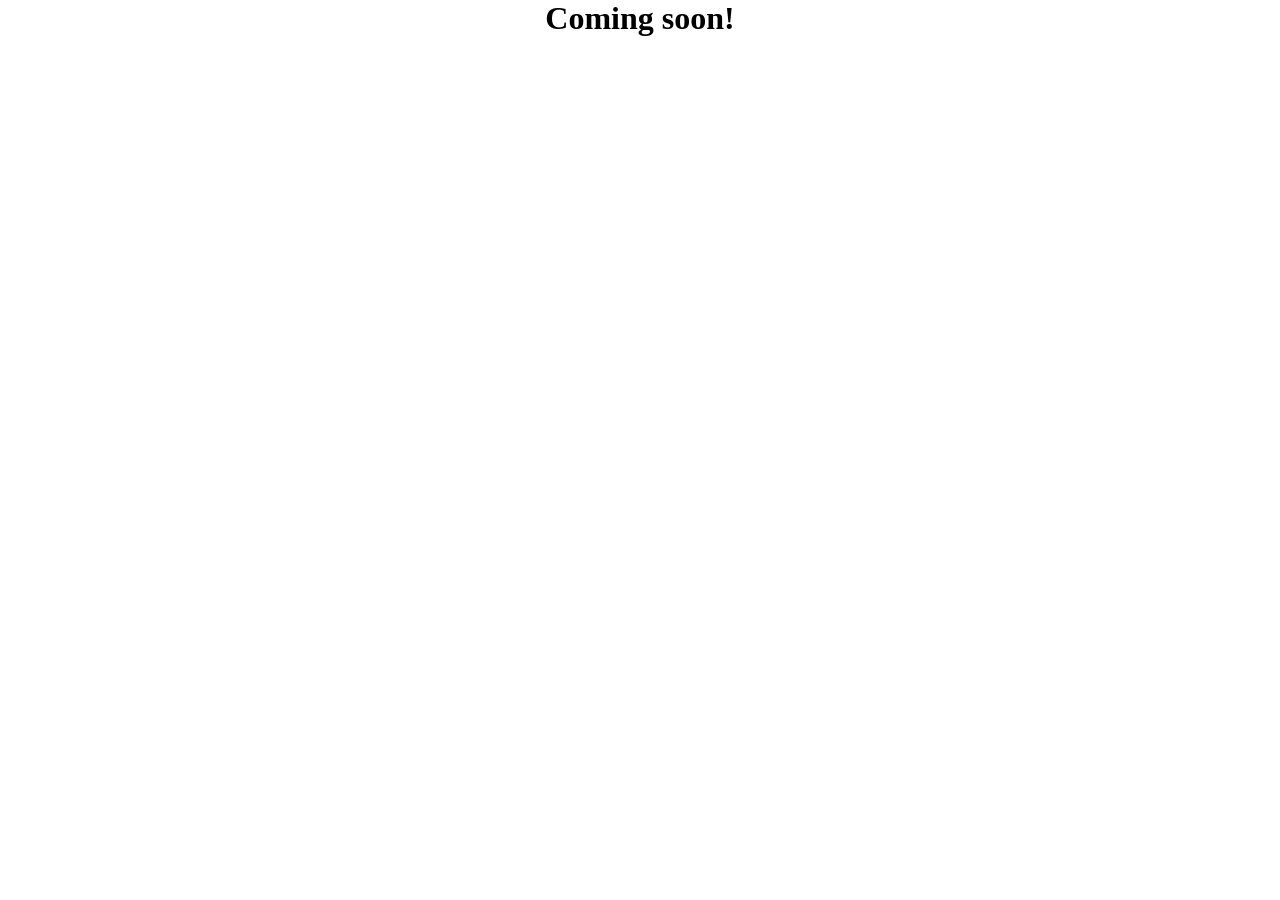
==== index.html @ 60b13069 "added css to center div" ====
<!DOCTYPE html>
<html lang="en">
<head>
    <meta charset="UTF-8">
    <meta http-equiv="X-UA-Compatible" content="IE=edge">
    <meta name="viewport" content="width=device-width, initial-scale=1.0">
    <title>Document</title>
    <link rel="stylesheet" href="/style.css">
</head>
<body>
    <div class="container">
        <h1>Coming soon!</h1>
    </div>
</body>
</html>
---- style.css ----
* {
    margin: 0;
    padding: 0;
    box-sizing: border-box;
}

body {
    display: flex;
    justify-content: center;
    align-items: center;
}
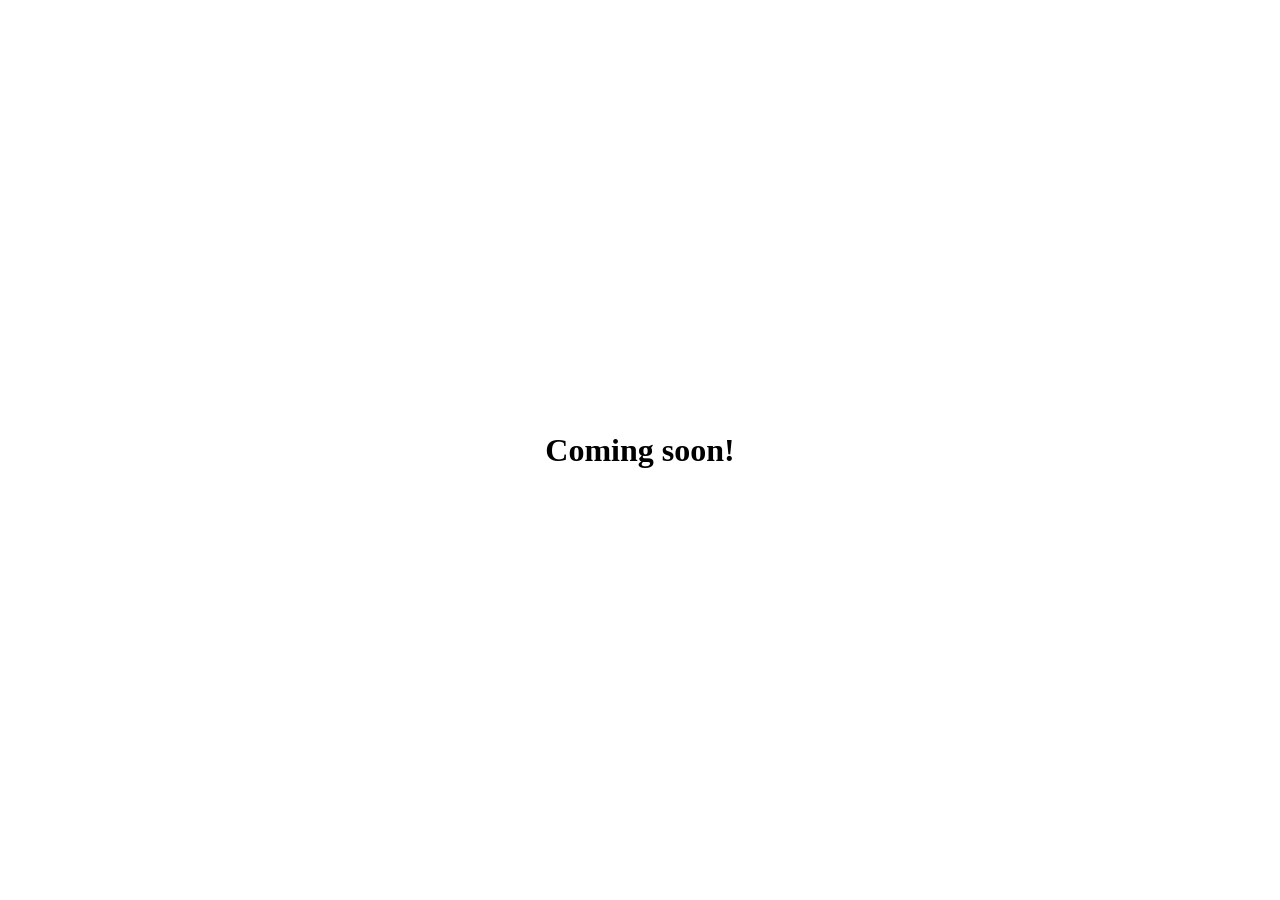
==== commit 1d5444b3: "deployed using custom domain" ====
--- a/index.html
+++ b/index.html
@@ -4,7 +4,7 @@
     <meta charset="UTF-8">
     <meta http-equiv="X-UA-Compatible" content="IE=edge">
     <meta name="viewport" content="width=device-width, initial-scale=1.0">
-    <title>Document</title>
+    <title>Welcome</title>
     <link rel="stylesheet" href="/style.css">
 </head>
 <body>
--- a/style.css
+++ b/style.css
@@ -6,6 +6,8 @@
 
 body {
     display: flex;
+    width: 100%;
+    height: 100vh;
     justify-content: center;
     align-items: center;
 }
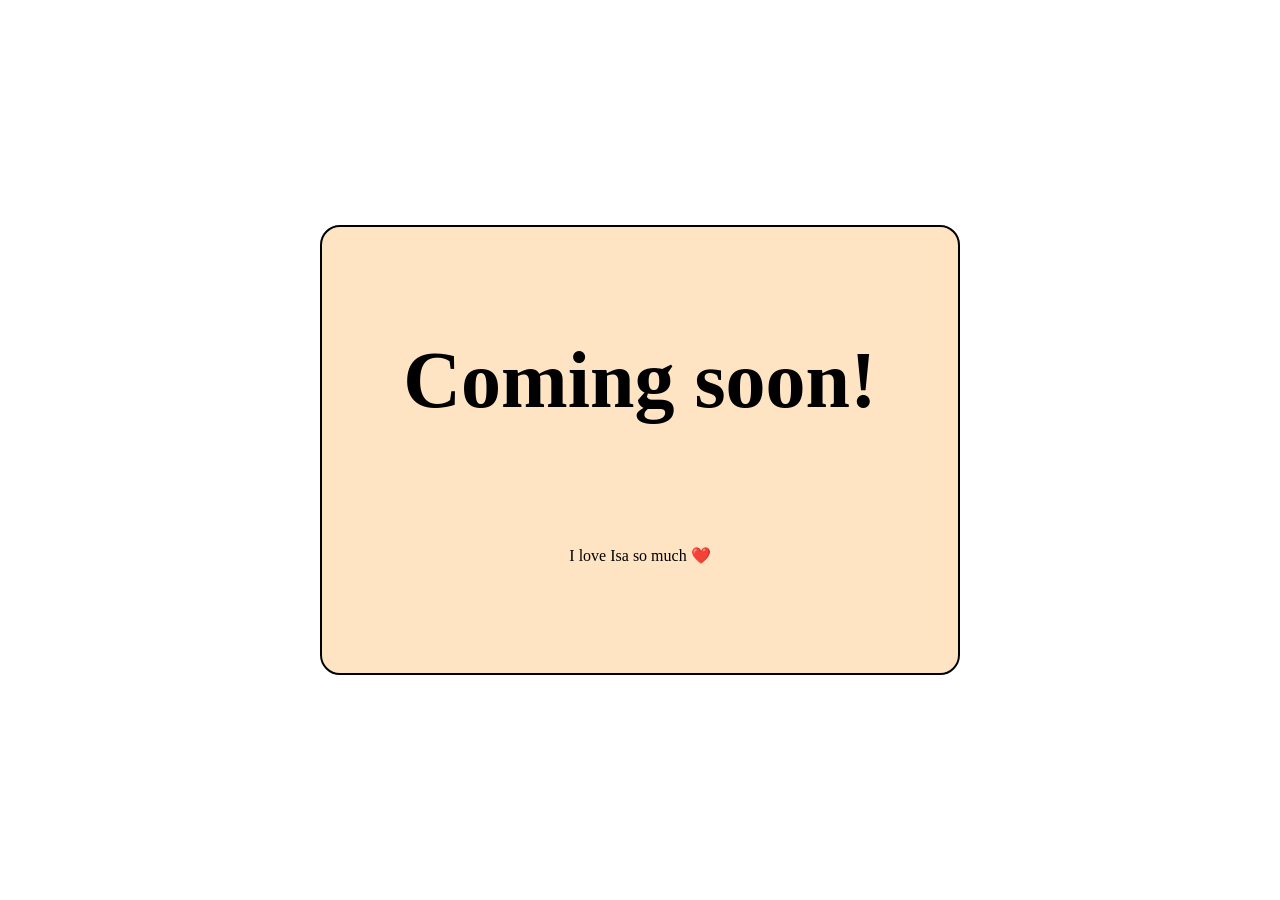
==== commit 8fce653a: "added more changes to style" ====
--- a/index.html
+++ b/index.html
@@ -10,6 +10,7 @@
 <body>
     <div class="container">
         <h1>Coming soon!</h1>
+        <p>I love Isa so much ❤️</p>
     </div>
 </body>
 </html>
--- a/style.css
+++ b/style.css
@@ -2,6 +2,7 @@
     margin: 0;
     padding: 0;
     box-sizing: border-box;
+    font-size: 16px;
 }
 
 body {
@@ -10,4 +11,48 @@
     height: 100vh;
     justify-content: center;
     align-items: center;
-}+}
+
+.container {
+    width: 50%;
+    height: 50%;
+    background-color: bisque;
+    color: #000;
+    border: #000 solid 2px;
+    border-radius: 20px;
+    display: flex;
+    justify-content: center;
+    align-items: center;
+    flex-direction: column;
+    transition: width 2s, height 2s, background-color 2s, transform 2s;
+}
+
+.container h1 {
+    font-size: 5rem;
+    margin-bottom: 1.5em;
+
+}
+
+.container:hover {
+    width: 35%;
+    height: 35%;
+    transform: rotate(180deg);
+}
+
+@media (max-width: 600px) {
+
+    .container {
+        display: flex;
+        justify-content: center;
+        align-items: center;
+    }
+    .container h1 {
+        font-size: 3rem;
+        color: #000;
+        text-align: center;
+    }
+
+    .container p {
+        font-size: 1.1rem;
+    }
+}
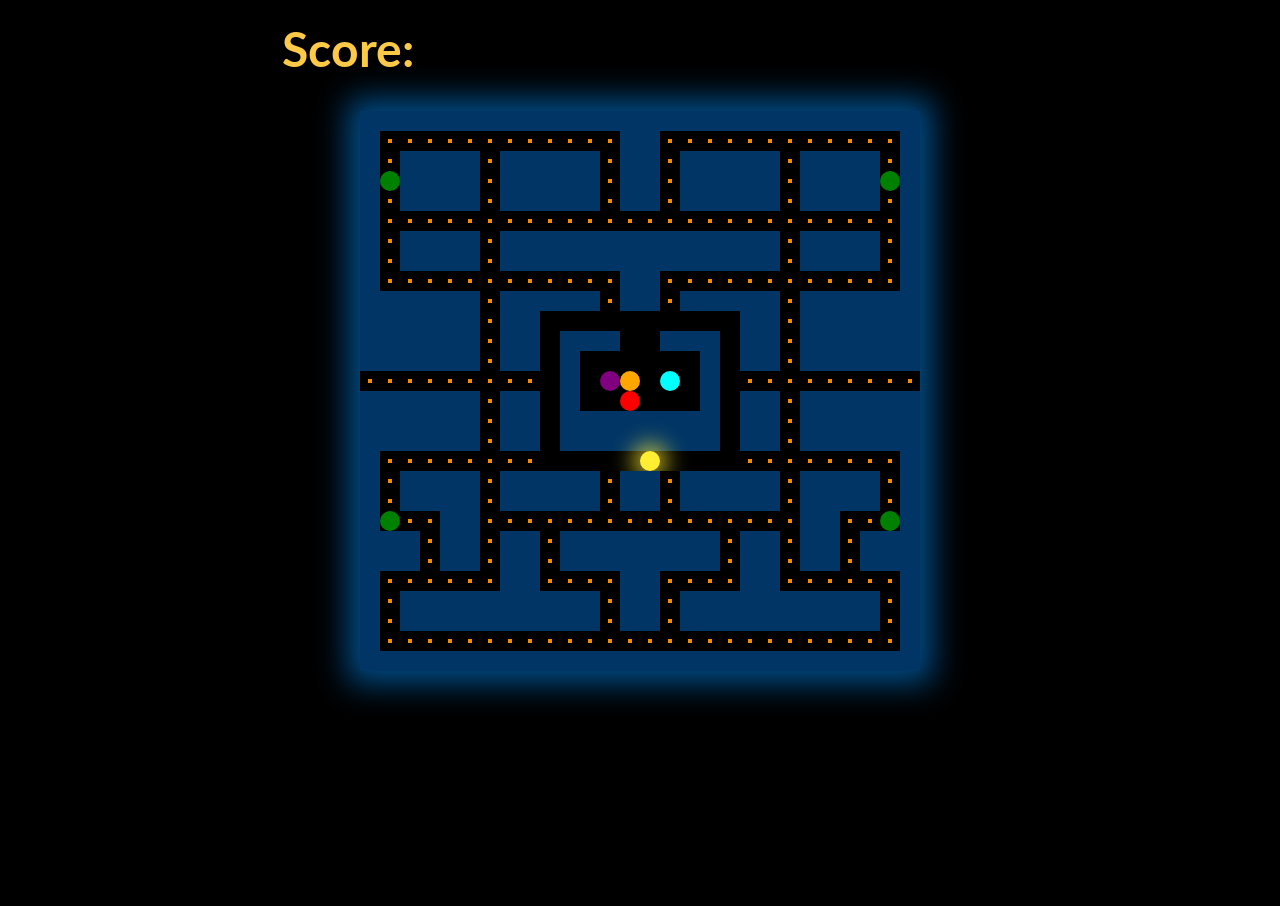
==== commit 6c5fc86f: "first commit for pacman game" ====
--- a/index.html
+++ b/index.html
@@ -1,16 +1,19 @@
 <!DOCTYPE html>
-<html lang="en">
-<head>
-    <meta charset="UTF-8">
-    <meta http-equiv="X-UA-Compatible" content="IE=edge">
-    <meta name="viewport" content="width=device-width, initial-scale=1.0">
-    <title>Welcome</title>
-    <link rel="stylesheet" href="/style.css">
-</head>
-<body>
-    <div class="container">
-        <h1>Coming soon!</h1>
-        <p>I love Isa so much ❤️</p>
-    </div>
-</body>
+<html>
+    <head>
+        <link rel="stylesheet" href="style.css">
+        <title>PacMan</title>
+    </head>
+    <body>
+        <div class="container">
+
+            <h1>Score: <span id="score"></span></h1>
+
+            <div class="grid">
+                
+            </div>
+        </div>
+
+        <script src="script.js"></script>
+    </body>
 </html>
--- a/style.css
+++ b/style.css
@@ -1,58 +1,142 @@
+@import url('https://fonts.googleapis.com/css2?family=Lato:wght@400;700;900&display=swap');
+
 * {
     margin: 0;
     padding: 0;
-    box-sizing: border-box;
+}
+
+html, body {
+    margin: 10;
+    padding: 10;
+    height: 100%; 
+    overflow: hidden;
+}
+
+html {
+    font-family: 'Lato', sans-serif;
     font-size: 16px;
+    font-weight: 700;
 }
 
 body {
-    display: flex;
-    width: 100%;
-    height: 100vh;
-    justify-content: center;
-    align-items: center;
+    background-color: #000;
+    /* background-image: linear-gradient(to left, #bdc3c7, #2c3e50); */
+    border: #000 2px solid;
+    margin: 0.1em;
 }
 
 .container {
-    width: 50%;
-    height: 50%;
-    background-color: bisque;
-    color: #000;
-    border: #000 solid 2px;
-    border-radius: 20px;
+    width: 90%;
+    height: 99vh;
+    margin: 0 auto;
+}
+
+.grid {
+    display: flex;
+    flex-wrap: wrap;
+    width: 560px;
+    height: 560px;
+    margin: 2em auto;
+    box-shadow: 0px 0px 30px 12px;
+    color: #004e89;
+}
+
+.grid div {
+    width: 20px;
+    height: 20px;
+}
+
+h1 {
+    width: 62.5%;
+    font-size: 3rem;
+    margin: 0 auto;
+    margin: 0.3em auto 0.3em auto;
+    color: #fcca46;
+    border: #000 2px solid;
+}
+
+.container p {
+    font-size: 2rem;
+}
+
+.btn-container {
     display: flex;
     justify-content: center;
-    align-items: center;
-    flex-direction: column;
-    transition: width 2s, height 2s, background-color 2s, transform 2s;
+    width: 62.5%;
+    border: #000 2px solid;
+    margin: 1em auto;
 }
 
-.container h1 {
-    font-size: 5rem;
-    margin-bottom: 1.5em;
-
+.btn {
+    font-size: 1.5rem;
+    padding: 0.625em 1.5625em;
+    text-align: center;
+    margin: 0.5em;
+    border-radius: 0.75rem;
+    border-style: none;
+    transition: transform 350ms;
 }
 
-.container:hover {
-    width: 35%;
-    height: 35%;
-    transform: rotate(180deg);
+.btn:hover {
+    transform: scale(1.1);
+    background-color: #014f86;
 }
 
-@media (max-width: 600px) {
 
-    .container {
-        display: flex;
-        justify-content: center;
-        align-items: center;
-    }
-    .container h1 {
-        font-size: 3rem;
-        color: #000;
-        text-align: center;
-    }
+.score-display {
+    font-size: 3rem;
+    font-weight: 500;
+    margin-left: 1em;
+}
 
-    .container p {
-        font-size: 1.1rem;
-    }
+.pac-dot {
+    background-color: #f48c06;
+    border: 8px #000 solid;
+    box-sizing: border-box;
 }
+
+.wall {
+    background-color: #003566;
+}
+
+.power-pellet {
+    background-color:green;
+    border-radius: 10px;
+}
+
+.pacman {
+    background-color: #ffee32;
+    border-radius: 10px;
+    border: none;
+    box-shadow: 0px 0px 25px 5px;
+    color: #ffee32;
+}
+
+.Blinky {
+    background-color: red;
+    border-radius: 10px;
+    border: none;
+}
+
+.Pinky {
+    background-color: purple;
+    border-radius: 10px;
+    border: none;
+}
+
+.Inky {
+    background-color: aqua;
+    border-radius: 10px;
+    border: none;
+}
+
+.Clyde {
+    background-color: orange;
+    border-radius: 10px;
+    border: none;
+}
+
+.scared-ghost {
+    background-color: #ffc6ff;
+    border-radius: 10px;
+}
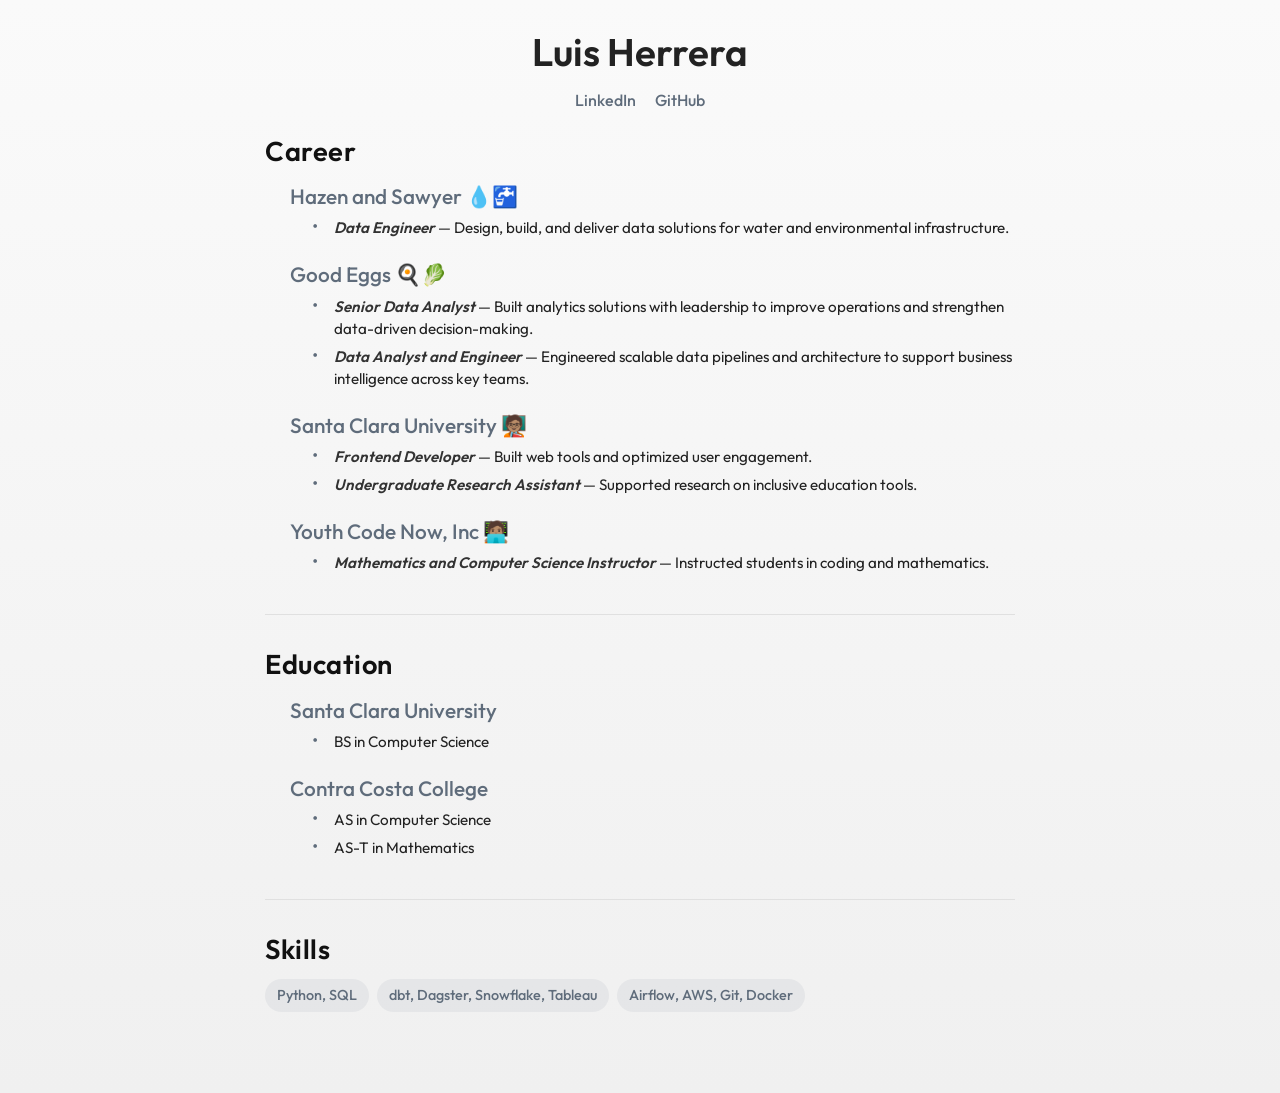
==== commit 02a5a5ff: "feat: added project structure, html, and css for personal site" ====
--- a/index.html
+++ b/index.html
@@ -1,19 +1,132 @@
 <!DOCTYPE html>
-<html>
+<html lang="en">
     <head>
-        <link rel="stylesheet" href="style.css">
-        <title>PacMan</title>
+        <meta charset="UTF-8" />
+        <meta name="viewport" content="width=device-width, initial-scale=1.0" />
+        <title>Luis Herrera</title>
+        <link rel="stylesheet" href="style.css" />
     </head>
+
     <body>
         <div class="container">
+            <header>
+                <h1>Luis Herrera</h1>
+                <nav>
+                    <a
+                        href="https://www.linkedin.com/in/lherrera2/">LinkedIn</a>
+                    <a href="https://github.com/luuisss1598">GitHub</a>
+                </nav>
+            </header>
 
-            <h1>Score: <span id="score"></span></h1>
+            <section>
+                <h2>Career</h2>
 
-            <div class="grid">
-                
-            </div>
+                <div class="company">
+                    <h3>Hazen and Sawyer 💧🚰</h3>
+                    <ul>
+                        <li>
+                            <span class="position-title">Data Engineer</span> —
+                            Design, build,
+                            and deliver data solutions for water and environmental
+                            infrastructure.
+                        </li>
+                    </ul>
+                </div>
+
+                <div class="company">
+                    <h3>Good Eggs 🍳🥬</h3>
+                    <ul>
+                        <li>
+                            <span class="position-title">Senior Data
+                                Analyst</span> — Built
+                            analytics solutions with leadership to improve
+                            operations and
+                            strengthen data-driven decision-making.
+                        </li>
+                        <li>
+                            <span class="position-title">Data Analyst and
+                                Engineer</span> —
+                            Engineered scalable data pipelines and architecture
+                            to support
+                            business intelligence across key teams.
+                        </li>
+                    </ul>
+                </div>
+
+                <div class="company">
+                    <h3>Santa Clara University 🧑🏽‍🏫</h3>
+                    <ul>
+                        <li>
+                            <span class="position-title">Frontend
+                                Developer</span> — Built web
+                            tools and optimized user engagement.
+                        </li>
+                        <li>
+                            <span class="position-title">Undergraduate Research
+                                Assistant</span>
+                            — Supported research on inclusive education tools.
+                        </li>
+                    </ul>
+                </div>
+
+                <div class="company">
+                    <h3>Youth Code Now, Inc 🧑🏽‍💻</h3>
+                    <ul>
+                        <li>
+                            <span class="position-title">Mathematics and
+                                Computer Science Instructor</span>
+                            — Instructed students in coding and mathematics.
+                        </li>
+                    </ul>
+                </div>
+            </section>
+<!-- 
+            <section>
+                <h2>Projects</h2>
+                <div class="project">
+                    <h3>Coming Soon</h3>
+                    <ul>
+                        <li>Lorem ipsum dolor sit amet consectetur adipisicing
+                            elit.</li>
+                    </ul>
+                </div>
+
+                <div class="project">
+                    <h3>Coming Soon</h3>
+                    <ul>
+                        <li>Lorem ipsum dolor sit amet consectetur adipisicing
+                            elit.</li>
+                    </ul>
+                </div>
+            </section> -->
+
+            <section>
+                <h2>Education</h2>
+
+                <div class="education">
+                    <h3>Santa Clara University</h3>
+                    <ul>
+                        <li>BS in Computer Science</li>
+                    </ul>
+                </div>
+
+                <div class="education">
+                    <h3>Contra Costa College</h3>
+                    <ul>
+                        <li>AS in Computer Science</li>
+                        <li>AS-T in Mathematics</li>
+                    </ul>
+                </div>
+            </section>
+
+            <section>
+                <h2>Skills</h2>
+                <ul class="Skills">
+                    <li>Python, SQL</li>
+                    <li>dbt, Dagster, Snowflake, Tableau</li>
+                    <li>Airflow, AWS, Git, Docker</li>
+                </ul>
+            </section>
         </div>
-
-        <script src="script.js"></script>
     </body>
 </html>
--- a/style.css
+++ b/style.css
@@ -1,142 +1,185 @@
-@import url('https://fonts.googleapis.com/css2?family=Lato:wght@400;700;900&display=swap');
+/* Import Google Font */
+@import url('https://fonts.googleapis.com/css2?family=Outfit:wght@400;500;600;700&display=swap');
 
+/* Base Reset */
 * {
     margin: 0;
     padding: 0;
-}
-
-html, body {
-    margin: 10;
-    padding: 10;
-    height: 100%; 
-    overflow: hidden;
-}
-
-html {
-    font-family: 'Lato', sans-serif;
-    font-size: 16px;
-    font-weight: 700;
-}
-
-body {
-    background-color: #000;
-    /* background-image: linear-gradient(to left, #bdc3c7, #2c3e50); */
-    border: #000 2px solid;
-    margin: 0.1em;
-}
-
-.container {
-    width: 90%;
-    height: 99vh;
-    margin: 0 auto;
-}
-
-.grid {
-    display: flex;
-    flex-wrap: wrap;
-    width: 560px;
-    height: 560px;
-    margin: 2em auto;
-    box-shadow: 0px 0px 30px 12px;
-    color: #004e89;
-}
-
-.grid div {
-    width: 20px;
-    height: 20px;
-}
-
-h1 {
-    width: 62.5%;
-    font-size: 3rem;
-    margin: 0 auto;
-    margin: 0.3em auto 0.3em auto;
-    color: #fcca46;
-    border: #000 2px solid;
-}
-
-.container p {
-    font-size: 2rem;
-}
-
-.btn-container {
-    display: flex;
-    justify-content: center;
-    width: 62.5%;
-    border: #000 2px solid;
-    margin: 1em auto;
-}
-
-.btn {
-    font-size: 1.5rem;
-    padding: 0.625em 1.5625em;
-    text-align: center;
-    margin: 0.5em;
-    border-radius: 0.75rem;
-    border-style: none;
-    transition: transform 350ms;
-}
-
-.btn:hover {
-    transform: scale(1.1);
-    background-color: #014f86;
-}
-
-
-.score-display {
-    font-size: 3rem;
-    font-weight: 500;
-    margin-left: 1em;
-}
-
-.pac-dot {
-    background-color: #f48c06;
-    border: 8px #000 solid;
     box-sizing: border-box;
 }
 
-.wall {
-    background-color: #003566;
+/* Body Setup */
+body {
+    font-family: 'Outfit', sans-serif;
+    background: linear-gradient(180deg, #fafafa 0%, #f0f0f0 100%);
+    color: #222;
+    line-height: 1.45;
+    display: flex;
+    justify-content: center;
+    padding: 25px;
+    min-height: 100vh;
 }
 
-.power-pellet {
-    background-color:green;
-    border-radius: 10px;
+/* Fade-in Animation */
+.container {
+    max-width: 750px;
+    width: 100%;
+    background: transparent;
+    animation: fadeIn 0.6s ease-in;
 }
 
-.pacman {
-    background-color: #ffee32;
-    border-radius: 10px;
-    border: none;
-    box-shadow: 0px 0px 25px 5px;
-    color: #ffee32;
+@keyframes fadeIn {
+    0% { opacity: 0; transform: translateY(10px); }
+    100% { opacity: 1; transform: translateY(0); }
 }
 
-.Blinky {
-    background-color: red;
-    border-radius: 10px;
-    border: none;
+/* Header */
+header {
+    text-align: center;
+    margin-bottom: 20px;
 }
 
-.Pinky {
-    background-color: purple;
-    border-radius: 10px;
-    border: none;
+header h1 {
+    font-size: 2.4rem;
+    font-weight: 600;
+    margin-bottom: 8px;
 }
 
-.Inky {
-    background-color: aqua;
-    border-radius: 10px;
-    border: none;
+nav {
+    margin-top: 8px;
 }
 
-.Clyde {
-    background-color: orange;
-    border-radius: 10px;
-    border: none;
+nav a {
+    margin: 0 8px;
+    text-decoration: none;
+    color: #5f6c7b;
+    font-weight: 500;
+    transition: all 0.3s ease;
+    font-size: 1rem;
 }
 
-.scared-ghost {
-    background-color: #ffc6ff;
-    border-radius: 10px;
-}+nav a:hover {
+    color: #333;
+    border-bottom: 1px solid #5f6c7b;
+}
+
+/* Section Setup */
+section {
+    margin-bottom: 30px;
+    border-bottom: 1px solid #e0e0e0;
+    padding-bottom: 20px;
+}
+
+section:last-child {
+    border-bottom: none;
+}
+
+section h2 {
+    font-size: 1.7rem;
+    font-weight: 600;
+    margin-bottom: 10px;
+    color: #111;
+    letter-spacing: 0.5px;
+}
+
+/* Subsections */
+.company, .project, .education {
+    margin-bottom: 20px;
+    padding-left: 25px;
+}
+
+.company h3, .project h3, .education h3 {
+    font-size: 1.3rem;
+    margin-bottom: 4px;
+    font-weight: 500;
+    color: #5f6c7b;
+}
+
+/* Lists */
+ul {
+    list-style: none;
+    padding-left: 0;
+    margin-top: 6px;
+}
+
+ul li {
+    margin-bottom: 6px;
+    font-size: 0.95rem;
+}
+
+.company ul, .project ul, .education ul {
+    padding-left: 22px;
+}
+
+.company ul li, .project ul li, .education ul li {
+    position: relative;
+    padding-left: 22px;
+    margin-bottom: 6px;
+}
+
+.company ul li::before,
+.project ul li::before,
+.education ul li::before {
+    content: "•";
+    position: absolute;
+    left: 0;
+    top: 0;
+    color: #5f6c7b;
+    font-size: 1.2rem;
+    line-height: 1.2rem;
+}
+
+/* Position Titles */
+.position-title {
+    font-weight: 600;
+    font-style: italic;
+    color: #333;
+}
+
+/* Skills */
+ul.Skills {
+    display: flex;
+    flex-wrap: wrap;
+    gap: 8px;
+    list-style: none;
+    padding-left: 0;
+    margin-top: 6px;
+}
+
+ul.Skills li {
+    background: rgba(95, 108, 123, 0.08);
+    padding: 6px 12px;
+    border-radius: 20px;
+    font-size: 0.9rem;
+    font-weight: 500;
+    color: #5f6c7b;
+    transition: all 0.3s ease;
+}
+
+ul.Skills li:hover {
+    background: rgba(95, 108, 123, 0.15);
+    transform: scale(1.05);
+}
+
+/* Responsive Tweaks */
+@media (max-width: 600px) {
+    header h1 {
+        font-size: 2rem;
+    }
+
+    nav a {
+        font-size: 0.9rem;
+    }
+
+    section h2 {
+        font-size: 1.5rem;
+    }
+
+    .company h3, .project h3, .education h3 {
+        font-size: 1.1rem;
+    }
+
+    .company, .project, .education {
+        padding-left: 15px;
+    }
+}
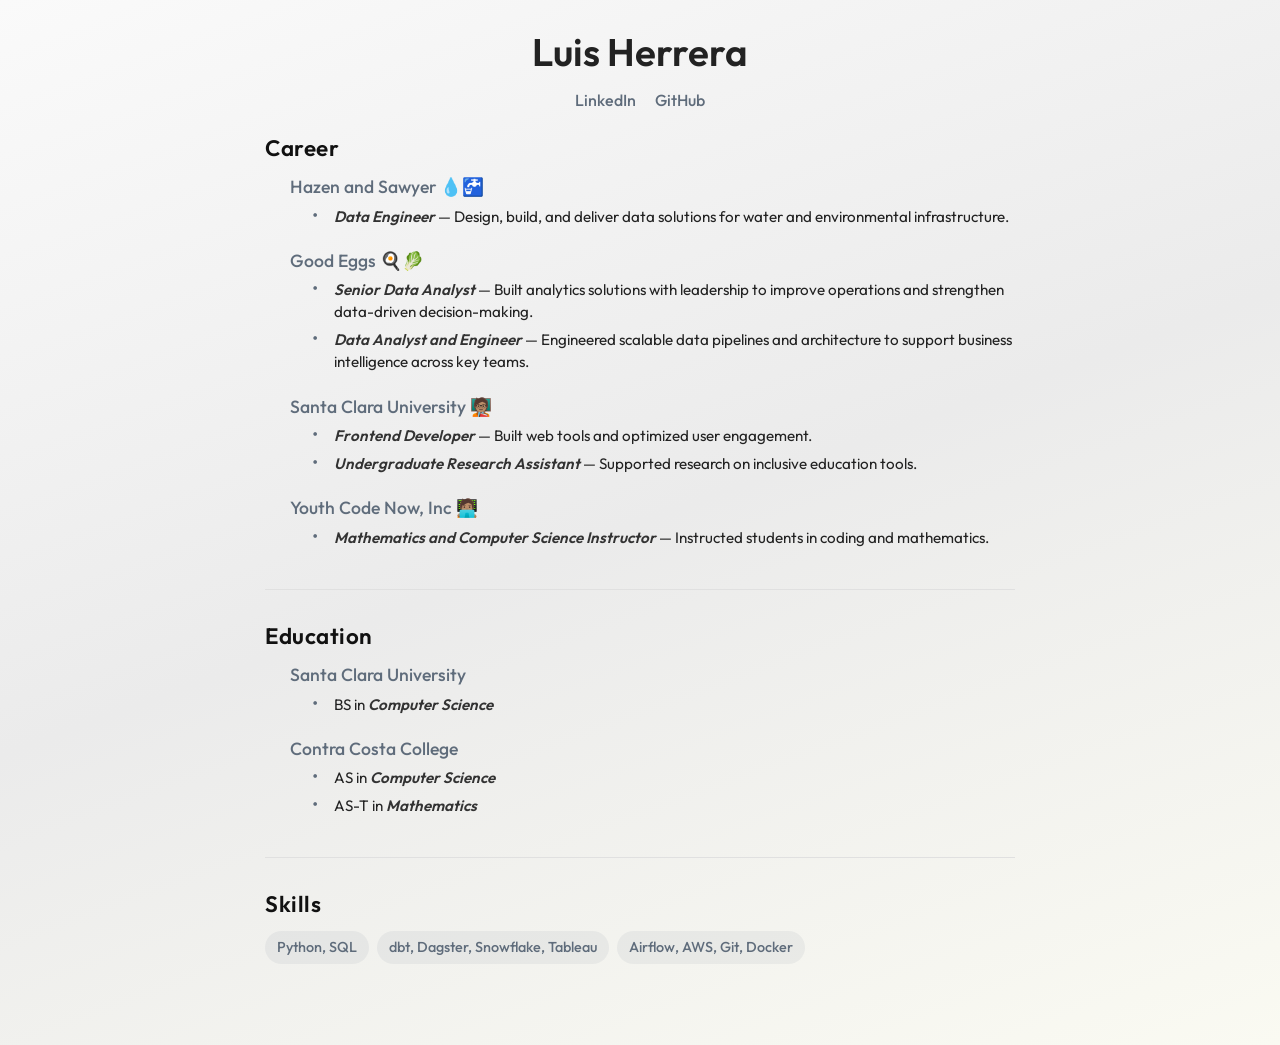
==== commit ecd7e2d9: "feat: implemented more styling to site" ====
--- a/index.html
+++ b/index.html
@@ -10,7 +10,7 @@
     <body>
         <div class="container">
             <header>
-                <h1>Luis Herrera</h1>
+                <h1><span class="typewriter">Luis Herrera</span></h1>
                 <nav>
                     <a
                         href="https://www.linkedin.com/in/lherrera2/">LinkedIn</a>
@@ -106,15 +106,15 @@
                 <div class="education">
                     <h3>Santa Clara University</h3>
                     <ul>
-                        <li>BS in Computer Science</li>
+                        <li>BS in <span class="position-title">Computer Science</span></li>
                     </ul>
                 </div>
 
                 <div class="education">
                     <h3>Contra Costa College</h3>
                     <ul>
-                        <li>AS in Computer Science</li>
-                        <li>AS-T in Mathematics</li>
+                        <li>AS in <span class="position-title"> Computer Science</span></li>
+                        <li>AS-T in <span class="position-title">Mathematics</span></li>
                     </ul>
                 </div>
             </section>
--- a/style.css
+++ b/style.css
@@ -11,7 +11,7 @@
 /* Body Setup */
 body {
     font-family: 'Outfit', sans-serif;
-    background: linear-gradient(180deg, #fafafa 0%, #f0f0f0 100%);
+    background: linear-gradient(160deg, #fafafa 0%, #ebebeb 50%, #fafaf2 100%);
     color: #222;
     line-height: 1.45;
     display: flex;
@@ -26,6 +26,7 @@
     width: 100%;
     background: transparent;
     animation: fadeIn 0.6s ease-in;
+    
 }
 
 @keyframes fadeIn {
@@ -75,7 +76,7 @@
 }
 
 section h2 {
-    font-size: 1.7rem;
+    font-size: 1.4rem;
     font-weight: 600;
     margin-bottom: 10px;
     color: #111;
@@ -89,7 +90,7 @@
 }
 
 .company h3, .project h3, .education h3 {
-    font-size: 1.3rem;
+    font-size: 1.1rem;
     margin-bottom: 4px;
     font-weight: 500;
     color: #5f6c7b;
@@ -158,8 +159,29 @@
 
 ul.Skills li:hover {
     background: rgba(95, 108, 123, 0.15);
-    transform: scale(1.05);
-}
+    transform: scale(1.04);
+    box-shadow: 0 2px 6px rgba(95, 108, 123, 0.2);
+}
+
+/* Typewriter Effect */
+/* .typewriter {
+    display: inline-block;
+    overflow: hidden;
+    white-space: nowrap;
+    border-right: 2px solid #5f6c7b; /* matches your Slate Gray accent */
+    animation: typing 3s steps(12), blink 0.75s step-end infinite;
+    font-weight: 600;
+}
+
+@keyframes typing {
+    from { width: 0; }
+    to { width: 100%; }
+}
+
+@keyframes blink {
+    50% { border-color: transparent; }
+} */
+
 
 /* Responsive Tweaks */
 @media (max-width: 600px) {
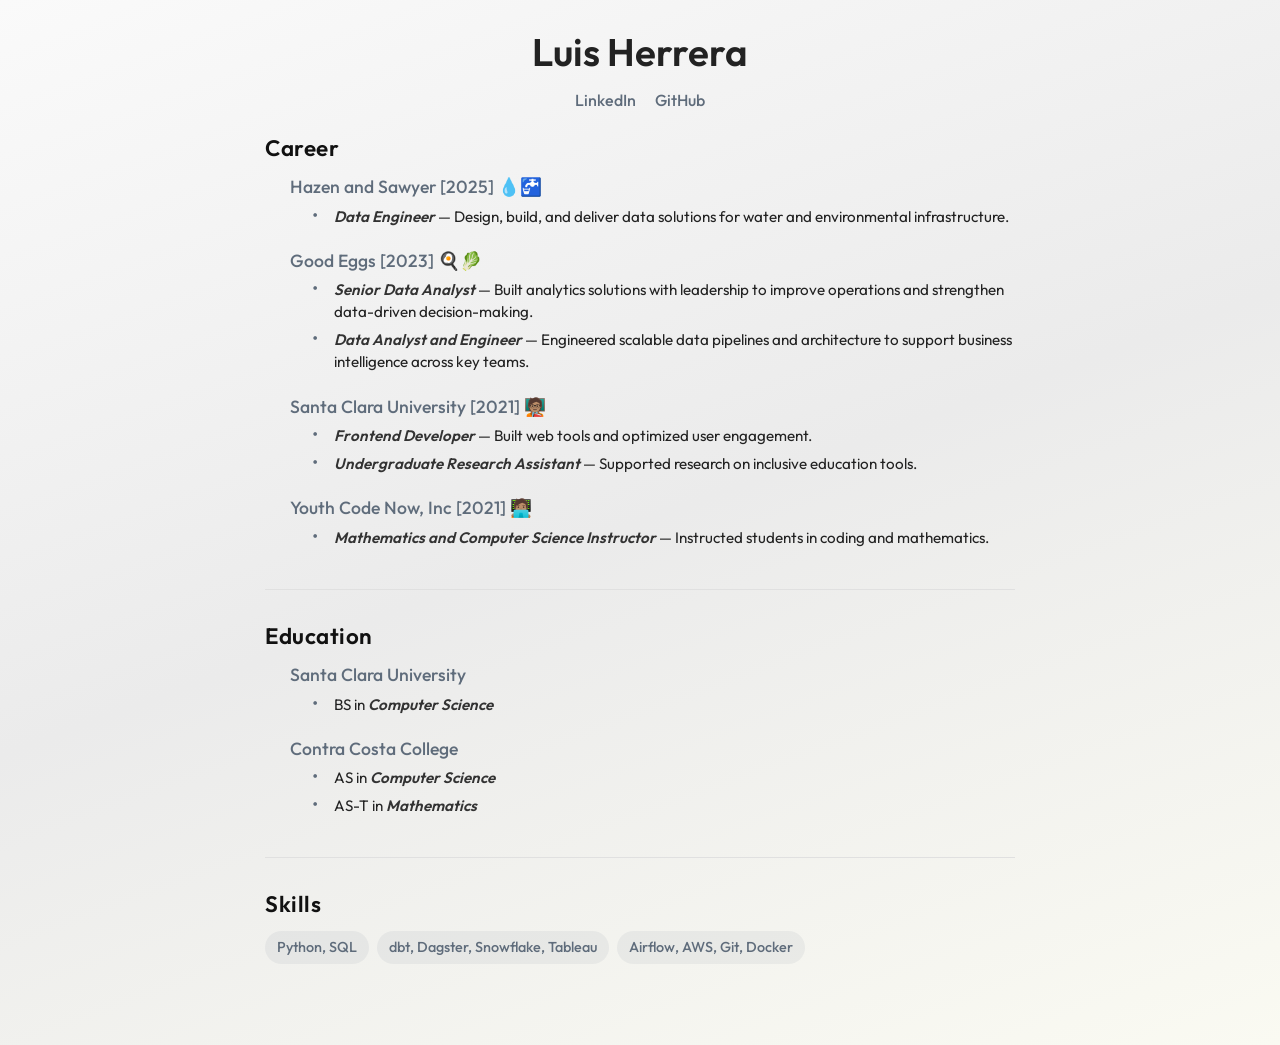
==== commit 4794de31: "feat: add seo to site" ====
--- a/index.html
+++ b/index.html
@@ -5,6 +5,13 @@
         <meta name="viewport" content="width=device-width, initial-scale=1.0" />
         <title>Luis Herrera</title>
         <link rel="stylesheet" href="style.css" />
+        <link rel="icon" type="image/x-icon" href="/assets/favicon.ico">
+
+        <!-- SEO Optimization -->
+        <meta name="description" content="Luis Herrera | Data Engineer - Portfolio showcasing career experience, projects, and technical skills.">
+        <meta name="author" content="Luis Herrera">
+        <meta property="og:title" content="Luis Herrera | Data Engineer">
+        <meta property="og:description" content="Professional portfolio of Luis Herrera, focused on data engineering, analytics, and technology projects.">
     </head>
 
     <body>
@@ -22,7 +29,7 @@
                 <h2>Career</h2>
 
                 <div class="company">
-                    <h3>Hazen and Sawyer 💧🚰</h3>
+                    <h3>Hazen and Sawyer [2025] 💧🚰</h3>
                     <ul>
                         <li>
                             <span class="position-title">Data Engineer</span> —
@@ -34,7 +41,7 @@
                 </div>
 
                 <div class="company">
-                    <h3>Good Eggs 🍳🥬</h3>
+                    <h3>Good Eggs [2023] 🍳🥬</h3>
                     <ul>
                         <li>
                             <span class="position-title">Senior Data
@@ -54,7 +61,7 @@
                 </div>
 
                 <div class="company">
-                    <h3>Santa Clara University 🧑🏽‍🏫</h3>
+                    <h3>Santa Clara University [2021] 🧑🏽‍🏫</h3>
                     <ul>
                         <li>
                             <span class="position-title">Frontend
@@ -70,7 +77,7 @@
                 </div>
 
                 <div class="company">
-                    <h3>Youth Code Now, Inc 🧑🏽‍💻</h3>
+                    <h3>Youth Code Now, Inc [2021] 🧑🏽‍💻</h3>
                     <ul>
                         <li>
                             <span class="position-title">Mathematics and
--- a/style.css
+++ b/style.css
@@ -163,17 +163,17 @@
     box-shadow: 0 2px 6px rgba(95, 108, 123, 0.2);
 }
 
-/* Typewriter Effect */
-/* .typewriter {
+/* Typewriter Effect
+.typewriter {
     display: inline-block;
     overflow: hidden;
     white-space: nowrap;
-    border-right: 2px solid #5f6c7b; /* matches your Slate Gray accent */
+    border-right: 2px solid #5f6c7b; 
     animation: typing 3s steps(12), blink 0.75s step-end infinite;
     font-weight: 600;
-}
-
-@keyframes typing {
+} */
+
+/* @keyframes typing {
     from { width: 0; }
     to { width: 100%; }
 }
